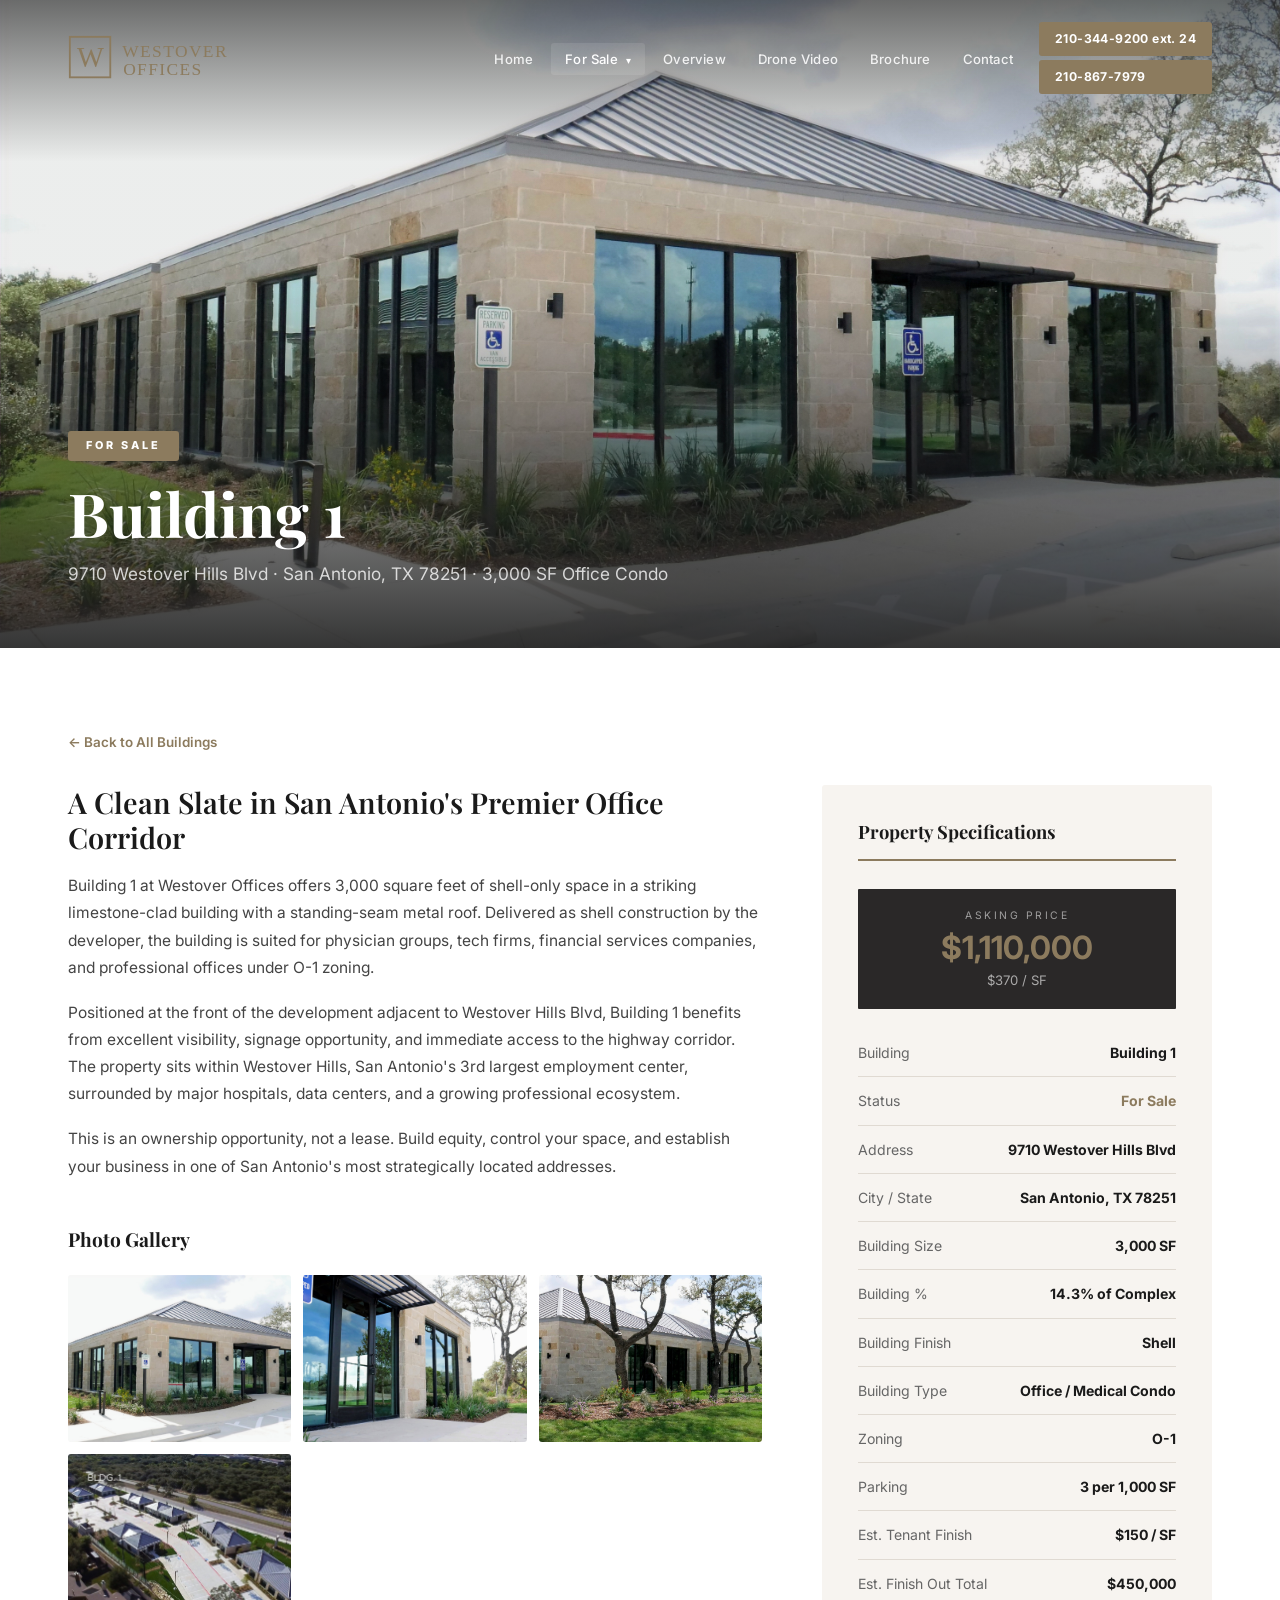
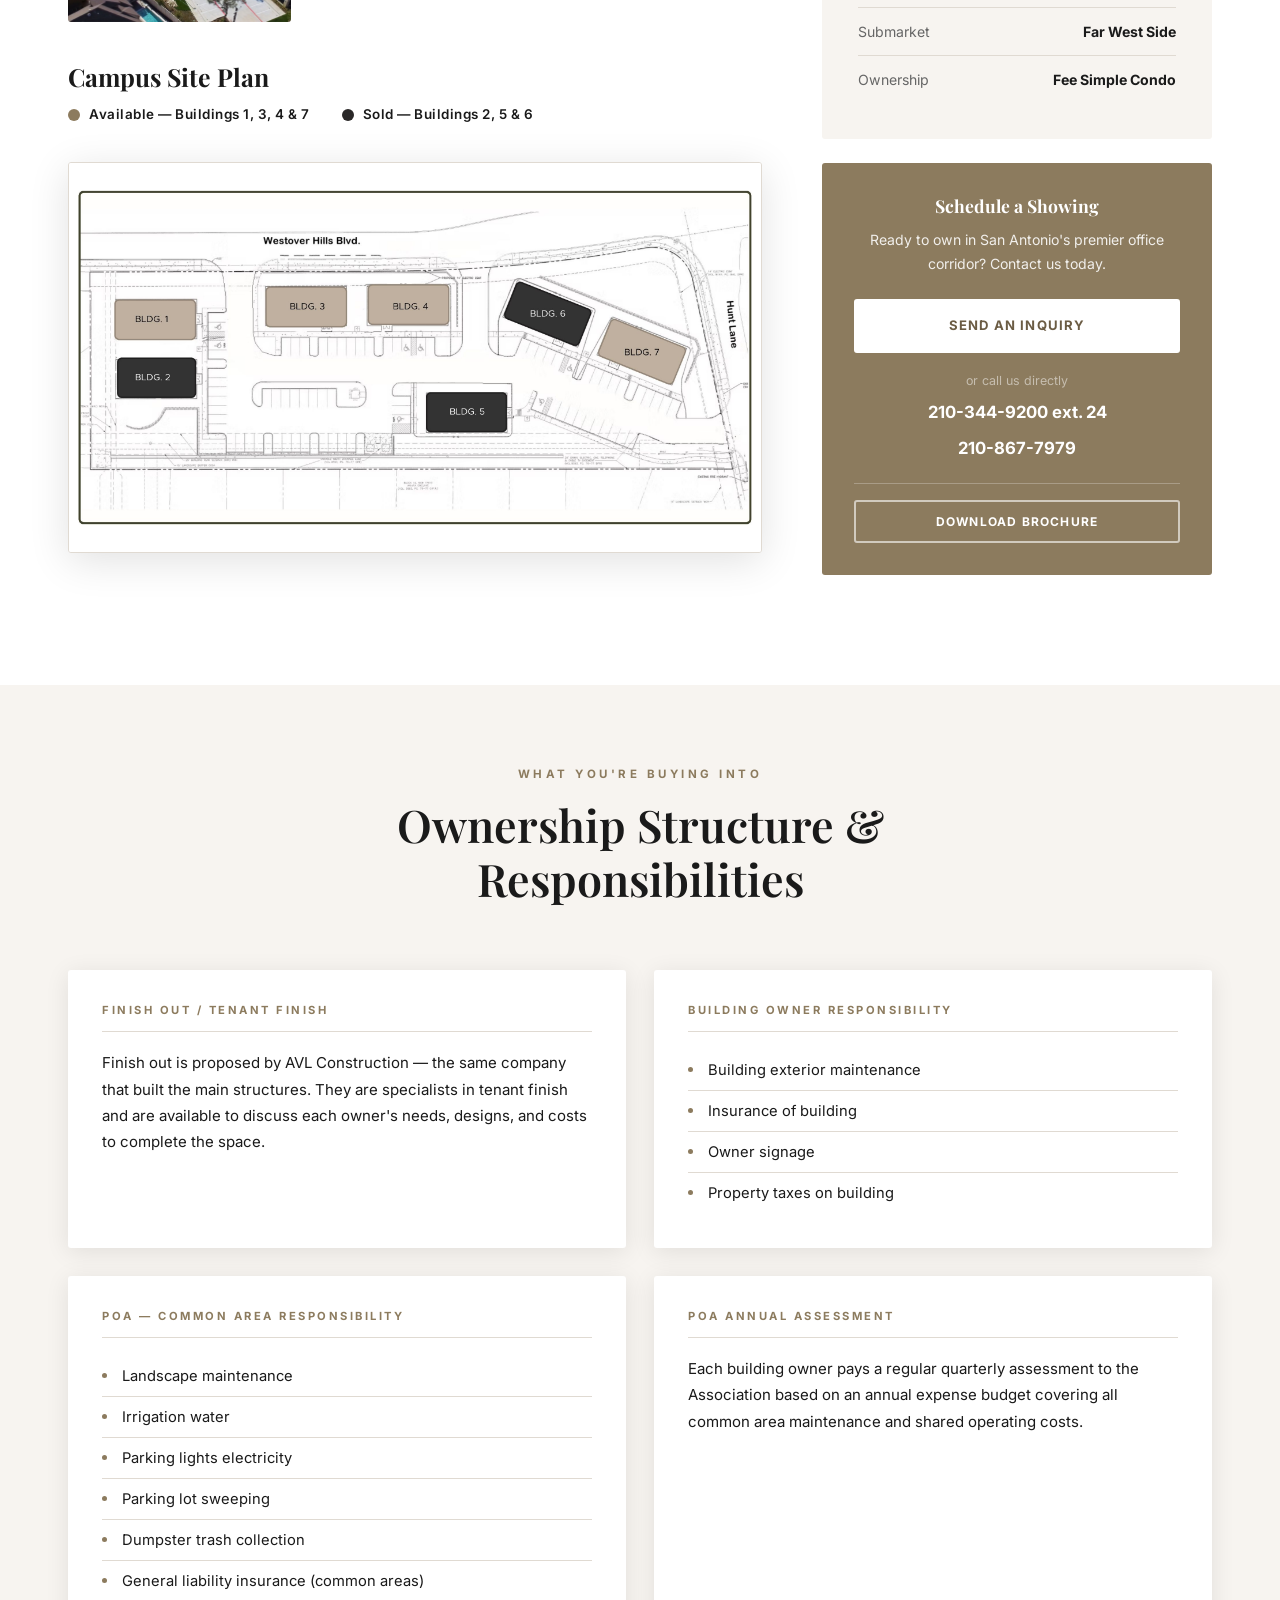
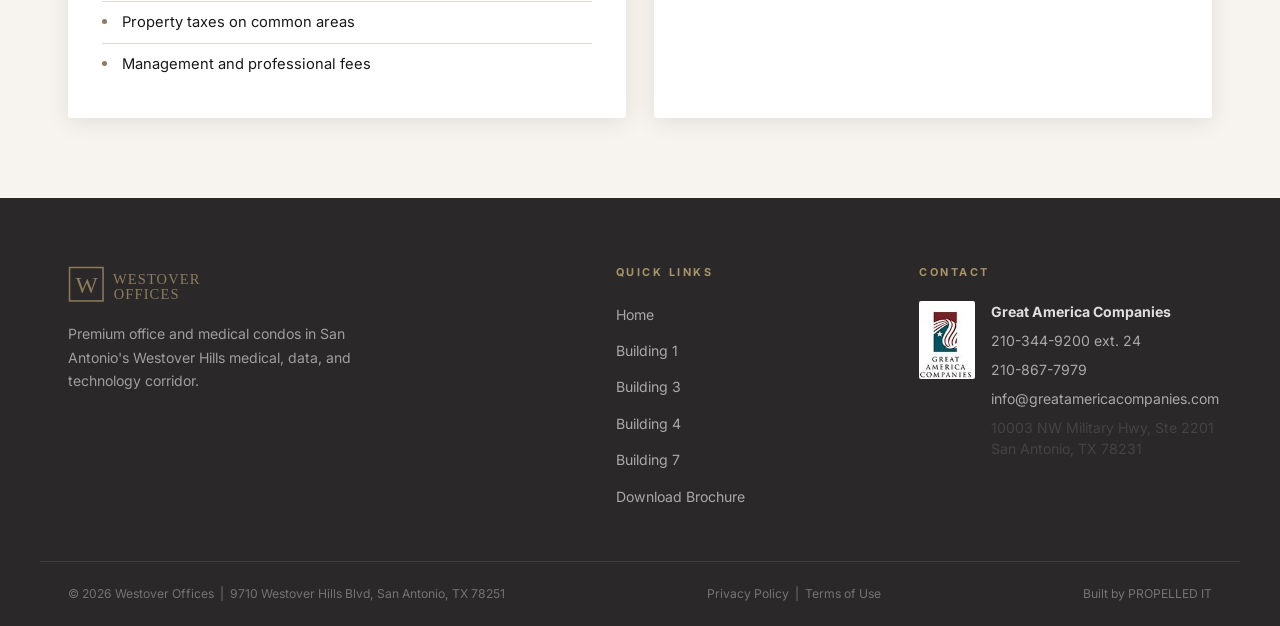
==== building-1.html @ ea9a3962 "Initial commit — Westover Offices 2026 website Co-Authored-By: Claude Sonnet 4.6 <noreply@anthropic." ====
﻿<!DOCTYPE html>
<html lang="en">
<head>
  <meta charset="UTF-8">
  <meta name="viewport" content="width=device-width, initial-scale=1.0">
  <title>Building 1 For Sale | Westover Offices | Office Condo San Antonio TX</title>
  <meta name="description" content="Building 1 at Westover Offices &mdash; 3,000 SF shell-finish office condo for sale in San Antonio's Westover Hills medical and technology corridor. O-1 zoning, 3/1,000 parking. Call 210-344-9200.">
  <meta name="keywords" content="Building 1 Westover Offices for sale, office condo San Antonio Westover Hills, 3000 sf office space for sale San Antonio, O-1 zoning medical office San Antonio">
  <meta property="og:title"       content="Building 1 For Sale | Westover Offices San Antonio">
  <meta property="og:description" content="3,000 SF shell-finish office condo at 9710 Westover Hills Blvd, San Antonio TX. O-1 zoning. Call 210-344-9200.">
  <meta property="og:image"       content="Westover Offices Website Assets/Website Images/BLDG 1 FRONT.jpg">
  <link rel="canonical" href="https://westoveroffices.com/building-1.html">

  <script type="application/ld+json">
  {
    "@context": "https://schema.org",
    "@type": "RealEstateListing",
    "name": "Westover Offices &mdash; Building 1 For Sale",
    "description": "3,000 SF shell-finish office/medical condo for sale in Westover Hills, San Antonio.",
    "url": "https://westoveroffices.com/building-1.html",
    "image": "https://westoveroffices.com/Westover Offices Website Assets/Website Images/BLDG 1 FRONT.jpg",
    "address": {
      "@type": "PostalAddress",
      "streetAddress": "9710 Westover Hills Blvd, Building 1",
      "addressLocality": "San Antonio",
      "addressRegion": "TX",
      "postalCode": "78251",
      "addressCountry": "US"
    }
  }
  </script>

  <link rel="icon" href="favicon.svg" type="image/svg+xml">
  <link rel="preconnect" href="https://fonts.googleapis.com">
  <link rel="preconnect" href="https://fonts.gstatic.com" crossorigin>
  <link href="https://fonts.googleapis.com/css2?family=Playfair+Display:wght@400;600;700&family=Inter:wght@300;400;500;600;700&display=swap" rel="stylesheet">
  <link rel="stylesheet" href="css/styles.css">
</head>
<body class="building-page">

  <nav class="navbar" id="navbar" aria-label="Main navigation">
    <div class="container nav-wrap">
      <a href="index.html" class="nav-logo" aria-label="Westover Offices Home">
        <img src="logo.svg" alt="Westover Offices" width="180" height="46">
      </a>
      <button class="nav-toggle" id="navToggle" aria-label="Toggle navigation">
        <span></span><span></span><span></span>
      </button>
      <ul class="nav-menu" id="navMenu">
        <li><a href="index.html" class="nav-link">Home</a></li>
        <li class="has-dropdown">
          <a href="index.html#buildings" class="nav-link active">For Sale <span class="dropdown-arrow">&#9662;</span></a>
          <ul class="dropdown">
            <li><a href="building-1.html">Building 1</a></li>
            <li><a href="building-3.html">Building 3</a></li>
            <li><a href="building-4.html">Building 4</a></li>
            <li><a href="building-7.html">Building 7</a></li>
          </ul>
        </li>

        <li><a href="index.html#overview" class="nav-link">Overview</a></li>
        <li><a href="index.html#video"    class="nav-link">Drone Video</a></li>
        <li><a href="Westover Offices Website Assets/Westover Offices Brochure 2026-1.pdf" class="nav-link" target="_blank" rel="noopener">Brochure</a></li>
        <li><a href="index.html#contact"  class="nav-link">Contact</a></li>
        <li class="nav-phone-group">
          <a href="tel:2103449200" class="nav-phone">210-344-9200 ext. 24</a>
          <a href="tel:2108677979" class="nav-phone">210-867-7979</a>
        </li>
      </ul>
    </div>
  </nav>

  <!-- HERO -->
  <header class="bldg-hero" aria-label="Building 1 hero">
    <img src="Westover Offices Website Assets/Website Images/BLDG 1 EXTERIOR.jpg"
         class="bldg-hero-img" alt="Building 1 exterior at Westover Offices, San Antonio TX"
         width="1600" height="900">
    <div class="bldg-hero-overlay" aria-hidden="true"></div>
    <div class="bldg-hero-content">
      <span class="bldg-status status-for-sale">For Sale</span>
      <h1>Building 1</h1>
      <p class="bldg-sub">9710 Westover Hills Blvd &middot; San Antonio, TX 78251 &middot; 3,000 SF Office Condo</p>
    </div>
  </header>

  <!-- DETAIL -->
  <section class="bldg-detail" aria-label="Building 1 detail">
    <div class="container">
      <a href="index.html#buildings" class="back-link">&#8592; Back to All Buildings</a>
      <div class="bldg-detail-grid">

        <!-- Main content -->
        <div class="bldg-desc">
          <h2>A Clean Slate in San Antonio's Premier Office Corridor</h2>
          <p>
            Building 1 at Westover Offices offers 3,000 square feet of shell-only space in a
            striking limestone-clad building with a standing-seam metal roof. Delivered as shell
            construction by the developer, the building is suited for physician groups, tech firms,
            financial services companies, and professional offices under O-1 zoning.
          </p>
          <p>
            Positioned at the front of the development adjacent to Westover Hills Blvd, Building 1
            benefits from excellent visibility, signage opportunity, and immediate access to the
            highway corridor. The property sits within Westover Hills, San Antonio's 3rd largest
            employment center, surrounded by major hospitals, data centers, and a growing
            professional ecosystem.
          </p>
          <p>
            This is an ownership opportunity, not a lease. Build equity, control your space, and
            establish your business in one of San Antonio's most strategically located addresses.
          </p>

          <!-- Photo Gallery -->
          <div class="gallery" aria-label="Building 1 photo gallery">
            <h3>Photo Gallery</h3>
            <div class="gallery-grid">
              <div class="gal-img">
                <img src="Westover Offices Website Assets/Website Images/BLDG 1 EXTERIOR.jpg"
                     alt="Building 1 exterior &mdash; limestone facade and metal roof" loading="lazy">
              </div>
              <div class="gal-img">
                <img src="Westover Offices Website Assets/Website Images/BLDG 1 FRONT.jpg"
                     alt="Building 1 front entrance with floor-to-ceiling glass" loading="lazy">
              </div>
              <div class="gal-img">
                <img src="Westover Offices Website Assets/Website Images/BLDG 1 SIDE VIEW.jpg"
                     alt="Building 1 side view" loading="lazy">
              </div>
              <div class="gal-img">
                <img src="Westover Offices Website Assets/Building Site Image/Building images/BLDG. 1/BLDG 1.jpg"
                     alt="Building 1 aerial view — campus context" loading="lazy">
              </div>
            </div>
          </div>

          <div style="margin-top:40px;">
            <h3>Campus Site Plan</h3>
            <div class="site-plan-legend" style="justify-content:flex-start; margin:12px 0 16px;">
              <span class="sp-legend-item sp-available"><span class="sp-dot"></span> Available &mdash; Buildings 1, 3, 4 &amp; 7</span>
              <span class="sp-legend-item sp-sold"><span class="sp-dot"></span> Sold &mdash; Buildings 2, 5 &amp; 6</span>
            </div>
            <div class="site-plan-img-wrap">
              <img src="Westover Offices Website Assets/Building Site Image/Building images/BLDG. 1/Site Plan Image.jpg"
                   alt="Westover Offices campus site plan — available buildings in gold, sold in dark"
                   loading="lazy">
            </div>
          </div>
        </div>

        <!-- Sidebar -->
        <aside class="bldg-sidebar" aria-label="Building 1 specs and contact">
          <div class="spec-box">
            <h3>Property Specifications</h3>
            <div class="spec-price-highlight">
              <span class="spec-ph-label">Asking Price</span>
              <span class="spec-ph-price">$1,110,000</span>
              <span class="spec-ph-psf">$370 / SF</span>
            </div>
            <div class="spec-row"><span class="spec-key">Building</span><span class="spec-val">Building 1</span></div>
            <div class="spec-row"><span class="spec-key">Status</span><span class="spec-val" style="color:var(--gold)">For Sale</span></div>
            <div class="spec-row"><span class="spec-key">Address</span><span class="spec-val">9710 Westover Hills Blvd</span></div>
            <div class="spec-row"><span class="spec-key">City / State</span><span class="spec-val">San Antonio, TX 78251</span></div>
            <div class="spec-row"><span class="spec-key">Building Size</span><span class="spec-val">3,000 SF</span></div>
            <div class="spec-row"><span class="spec-key">Building %</span><span class="spec-val">14.3% of Complex</span></div>
            <div class="spec-row"><span class="spec-key">Building Finish</span><span class="spec-val">Shell</span></div>
            <div class="spec-row"><span class="spec-key">Building Type</span><span class="spec-val">Office / Medical Condo</span></div>
            <div class="spec-row"><span class="spec-key">Zoning</span><span class="spec-val">O-1</span></div>
            <div class="spec-row"><span class="spec-key">Parking</span><span class="spec-val">3 per 1,000 SF</span></div>
            <div class="spec-row"><span class="spec-key">Est. Tenant Finish</span><span class="spec-val">$150 / SF</span></div>
            <div class="spec-row"><span class="spec-key">Est. Finish Out Total</span><span class="spec-val">$450,000</span></div>
            <div class="spec-row"><span class="spec-key">Submarket</span><span class="spec-val">Far West Side</span></div>
            <div class="spec-row"><span class="spec-key">Ownership</span><span class="spec-val">Fee Simple Condo</span></div>
          </div>
          <div class="cta-box">
            <h3>Schedule a Showing</h3>
            <p>Ready to own in San Antonio's premier office corridor? Contact us today.</p>
            <a href="index.html#contact" class="btn btn-primary">Send an Inquiry</a>
            <div class="cta-divider">or call us directly</div>
            <a href="tel:2103449200" class="cta-phone">210-344-9200 ext. 24</a>
            <a href="tel:2108677979" class="cta-phone">210-867-7979</a>
            <div style="margin-top:20px; padding-top:16px; border-top:1px solid rgba(255,255,255,0.25)">
              <a href="Westover Offices Website Assets/Westover Offices Brochure 2026-1.pdf"
                 class="btn btn-outline btn-sm" target="_blank" rel="noopener"
                 style="width:100%; border-color:rgba(255,255,255,0.6)">
                Download Brochure
              </a>
            </div>
          </div>
        </aside>

      </div>
    </div>
  </section>

  <!-- ══ OWNERSHIP DETAILS ══ -->
  <section class="ownership-section" aria-label="Ownership details">
    <div class="container">
      <div class="section-header">
        <span class="eyebrow">What You're Buying Into</span>
        <h2>Ownership Structure &amp; Responsibilities</h2>
      </div>
      <div class="ownership-grid">
        <div class="own-card">
          <h3>Finish Out / Tenant Finish</h3>
          <p>Finish out is proposed by AVL Construction — the same company that built the main structures. They are specialists in tenant finish and are available to discuss each owner's needs, designs, and costs to complete the space.</p>
        </div>
        <div class="own-card">
          <h3>Building Owner Responsibility</h3>
          <ul>
            <li>Building exterior maintenance</li>
            <li>Insurance of building</li>
            <li>Owner signage</li>
            <li>Property taxes on building</li>
          </ul>
        </div>
        <div class="own-card">
          <h3>POA &mdash; Common Area Responsibility</h3>
          <ul>
            <li>Landscape maintenance</li>
            <li>Irrigation water</li>
            <li>Parking lights electricity</li>
            <li>Parking lot sweeping</li>
            <li>Dumpster trash collection</li>
            <li>General liability insurance (common areas)</li>
            <li>Property taxes on common areas</li>
            <li>Management and professional fees</li>
          </ul>
        </div>
        <div class="own-card">
          <h3>POA Annual Assessment</h3>
          <p>Each building owner pays a regular quarterly assessment to the Association based on an annual expense budget covering all common area maintenance and shared operating costs.</p>
        </div>
      </div>
    </div>
  </section>

  <footer class="footer" aria-label="Site footer">
    <div class="container footer-grid">
      <div class="footer-brand">
        <img src="logo.svg" alt="Westover Offices" class="footer-logo" width="160" height="38">
        <p>Premium office and medical condos in San Antonio's Westover Hills medical, data, and technology corridor.</p>
      </div>
      <nav class="footer-nav" aria-label="Footer navigation">
        <h4>Quick Links</h4>
        <ul>
          <li><a href="index.html">Home</a></li>
          <li><a href="building-1.html">Building 1</a></li>
          <li><a href="building-3.html">Building 3</a></li>
          <li><a href="building-4.html">Building 4</a></li>
          <li><a href="building-7.html">Building 7</a></li>
          <li><a href="Westover Offices Website Assets/Westover Offices Brochure 2026-1.pdf" target="_blank" rel="noopener">Download Brochure</a></li>
        </ul>
      </nav>
      <div class="footer-contact-col">
        <h4>Contact</h4>
        <div class="footer-agent">
          <img src="Westover Offices Website Assets/GAC-logo.jpg"
               alt="Great America Companies" class="agent-logo">
          <div>
            <p><strong style="color:rgba(255,255,255,0.85)"><a href="https://greatamericacompanies.com" target="_blank" rel="noopener" style="color:rgba(255,255,255,0.85)">Great America Companies</a></strong></p>
            <p><a href="tel:2103449200">210-344-9200 ext. 24</a></p>
            <p><a href="tel:2108677979">210-867-7979</a></p>
            <p><a href="mailto:info@greatamericacompanies.com">info@greatamericacompanies.com</a></p>
            <p style="margin-top:8px">10003 NW Military Hwy, Ste 2201<br>San Antonio, TX 78231</p>
          </div>
        </div>
      </div>
    </div>
    <div class="footer-bottom">
      <div class="container footer-bottom-inner">
        <p>&copy; 2026 Westover Offices &nbsp;|&nbsp; 9710 Westover Hills Blvd, San Antonio, TX 78251</p>
        <p class="legal-links"><a href="privacy.html">Privacy Policy</a> &nbsp;|&nbsp; <a href="terms.html">Terms of Use</a></p>
        <p class="site-by">Built by <a href="https://propelledit.com" target="_blank" rel="noopener">PROPELLED IT</a></p>
      </div>
    </div>
  </footer>

  <script src="js/main.js"></script>
</body>
</html>
---- css/styles.css ----
/* ============================================================
   WESTOVER OFFICES — Main Stylesheet
   Brand: #8C7B5E warm gold | #2A2828 charcoal | #F7F4F0 cream
   ============================================================ */

*, *::before, *::after { box-sizing: border-box; margin: 0; padding: 0; }
html { scroll-behavior: smooth; }
body {
  font-family: 'Inter', -apple-system, BlinkMacSystemFont, 'Segoe UI', sans-serif;
  font-size: 16px;
  line-height: 1.65;
  color: #1A1A1A;
  background: #fff;
}
img { max-width: 100%; display: block; }
a { color: inherit; text-decoration: none; }
ul { list-style: none; }

:root {
  --gold:       #8C7B5E;
  --gold-light: #A8946A;
  --gold-dark:  #6B5C44;
  --charcoal:   #2A2828;
  --dark:       #1A1A1A;
  --cream:      #F7F4F0;
  --white:      #FFFFFF;
  --muted:      #666;
  --border:     #E0DAD2;
  --radius:     3px;
  --shadow:     0 4px 24px rgba(0,0,0,0.09);
  --shadow-lg:  0 12px 40px rgba(0,0,0,0.16);
}

/* ── TYPOGRAPHY ── */
h1, h2, h3, h4 {
  font-family: 'Playfair Display', Georgia, 'Times New Roman', serif;
  line-height: 1.2;
  color: var(--dark);
}
h1 { font-size: clamp(2.2rem, 5vw, 3.8rem); font-weight: 700; }
h2 { font-size: clamp(1.8rem, 3.5vw, 2.8rem); font-weight: 600; }
h3 { font-size: clamp(1.15rem, 2vw, 1.55rem); }
p  { color: #444; margin-bottom: 1rem; }

/* ── CONTAINER ── */
.container { max-width: 1200px; margin: 0 auto; padding: 0 28px; }

/* ── BUTTONS ── */
.btn {
  display: inline-flex;
  align-items: center;
  justify-content: center;
  gap: 8px;
  padding: 14px 32px;
  border-radius: var(--radius);
  font-family: 'Inter', sans-serif;
  font-size: 0.82rem;
  font-weight: 700;
  letter-spacing: 1.2px;
  text-transform: uppercase;
  cursor: pointer;
  transition: all 0.25s ease;
  border: 2px solid transparent;
  white-space: nowrap;
}
.btn-primary {
  background: var(--gold);
  color: var(--white);
  border-color: var(--gold);
}
.btn-primary:hover {
  background: var(--gold-dark);
  border-color: var(--gold-dark);
  transform: translateY(-2px);
  box-shadow: var(--shadow);
}
.btn-outline {
  background: transparent;
  color: var(--white);
  border-color: rgba(255,255,255,0.75);
}
.btn-outline:hover {
  background: var(--white);
  color: var(--dark);
  border-color: var(--white);
  transform: translateY(-2px);
}
.btn-dark {
  background: var(--charcoal);
  color: var(--white);
  border-color: var(--charcoal);
}
.btn-dark:hover { background: #000; border-color: #000; transform: translateY(-2px); }
.btn-sm  { padding: 10px 22px; font-size: 0.75rem; }
.btn-lg  { padding: 18px 44px; font-size: 0.9rem; }
.btn-full { width: 100%; }

/* ── LABELS ── */
.eyebrow {
  display: block;
  font-size: 0.72rem;
  font-weight: 700;
  letter-spacing: 3.5px;
  text-transform: uppercase;
  color: var(--gold);
  margin-bottom: 14px;
}
.eyebrow.light { color: var(--gold-light); }
.section-header { text-align: center; max-width: 700px; margin: 0 auto 64px; }
.video-section .section-header { max-width: 860px; }
.section-header h2 { margin-bottom: 16px; }
.section-sub { color: var(--muted); font-size: 1.05rem; line-height: 1.7; }

/* ── NAVBAR ── */
.navbar {
  position: fixed;
  top: 0; left: 0; right: 0;
  z-index: 1000;
  padding: 22px 0;
  transition: background 0.35s ease, padding 0.35s ease, box-shadow 0.35s ease;
}
.navbar.scrolled {
  background: rgba(26,26,26,0.97);
  backdrop-filter: blur(12px);
  padding: 12px 0;
  box-shadow: 0 2px 24px rgba(0,0,0,0.25);
}
.nav-wrap {
  display: flex;
  align-items: center;
  justify-content: space-between;
  gap: 16px;
}
.nav-logo img {
  height: 46px;
  width: auto;
}
.nav-menu {
  display: flex;
  align-items: center;
  gap: 4px;
}
.nav-link {
  color: rgba(255,255,255,0.88);
  font-size: 0.82rem;
  font-weight: 500;
  padding: 8px 14px;
  border-radius: var(--radius);
  transition: all 0.2s;
  letter-spacing: 0.2px;
}
.nav-link:hover, .nav-link.active { color: var(--white); background: rgba(255,255,255,0.1); }
.nav-phone-group {
  display: flex;
  flex-direction: column;
  gap: 4px;
  margin-left: 8px;
}
.nav-phone {
  display: block;
  background: var(--gold);
  color: var(--white);
  padding: 7px 16px;
  border-radius: var(--radius);
  font-size: 0.76rem;
  font-weight: 700;
  letter-spacing: 0.4px;
  transition: all 0.2s;
  white-space: nowrap;
}
.nav-phone:hover { background: var(--gold-dark); }

/* Dropdown */
.has-dropdown { position: relative; }
.dropdown {
  position: absolute;
  top: calc(100% + 12px);
  left: 0;
  background: var(--charcoal);
  border-radius: var(--radius);
  padding: 8px 0;
  min-width: 170px;
  opacity: 0;
  visibility: hidden;
  transform: translateY(-8px);
  transition: all 0.22s ease;
  box-shadow: var(--shadow-lg);
  border-top: 2px solid var(--gold);
}
.has-dropdown:hover .dropdown {
  opacity: 1;
  visibility: visible;
  transform: translateY(0);
}
.dropdown a {
  display: block;
  padding: 10px 20px;
  color: rgba(255,255,255,0.82);
  font-size: 0.83rem;
  transition: all 0.18s;
}
.dropdown a:hover { color: var(--white); background: rgba(255,255,255,0.07); padding-left: 24px; }
.dropdown-arrow { font-size: 0.65rem; margin-left: 4px; }


/* Mobile toggle */
.nav-toggle {
  display: none;
  flex-direction: column;
  gap: 5px;
  background: none;
  border: none;
  cursor: pointer;
  padding: 6px;
  z-index: 1001;
}
.nav-toggle span {
  display: block;
  width: 24px;
  height: 2px;
  background: var(--white);
  transition: all 0.3s;
  transform-origin: center;
}
.nav-toggle.open span:nth-child(1) { transform: rotate(45deg) translate(5px, 5px); }
.nav-toggle.open span:nth-child(2) { opacity: 0; }
.nav-toggle.open span:nth-child(3) { transform: rotate(-45deg) translate(5px, -5px); }

/* ── HERO ── */
.hero {
  position: relative;
  height: 100vh;
  min-height: 620px;
  display: flex;
  align-items: center;
  justify-content: center;
  overflow: hidden;
  color: var(--white);
  text-align: center;
}
.hero-video {
  position: absolute;
  inset: 0;
  width: 100%;
  height: 100%;
  object-fit: cover;
  z-index: 0;
}
.hero-overlay {
  position: absolute;
  inset: 0;
  background: linear-gradient(160deg, rgba(26,26,26,0.72) 0%, rgba(42,40,40,0.55) 100%);
  z-index: 1;
}
.hero-content {
  position: relative;
  z-index: 2;
  max-width: 860px;
  padding: 0 28px;
}
.hero-address {
  display: inline-block;
  font-size: 0.72rem;
  font-weight: 700;
  letter-spacing: 4px;
  text-transform: uppercase;
  color: var(--gold-light);
  margin-bottom: 24px;
  padding: 8px 20px;
  border: 1px solid rgba(168,148,106,0.4);
  border-radius: var(--radius);
}
.hero h1 {
  color: var(--white);
  margin-bottom: 22px;
  text-shadow: 0 2px 30px rgba(0,0,0,0.35);
}
.hero-sub {
  font-size: 1.1rem;
  color: rgba(255,255,255,0.82);
  max-width: 640px;
  margin: 0 auto 40px;
  line-height: 1.75;
}
.hero-actions { display: flex; gap: 16px; justify-content: center; flex-wrap: wrap; }
.hero-scroll {
  position: absolute;
  bottom: 36px;
  left: 50%;
  transform: translateX(-50%);
  z-index: 2;
  display: flex;
  flex-direction: column;
  align-items: center;
  gap: 10px;
}
.hero-scroll span {
  font-size: 0.62rem;
  letter-spacing: 3px;
  text-transform: uppercase;
  color: rgba(255,255,255,0.55);
}
.scroll-line {
  width: 1px;
  height: 44px;
  background: linear-gradient(to bottom, rgba(255,255,255,0.5), transparent);
  animation: lineDown 2.2s infinite;
}
@keyframes lineDown {
  0%   { opacity: 0; transform: scaleY(0); transform-origin: top; }
  50%  { opacity: 1; transform: scaleY(1); }
  100% { opacity: 0; transform: scaleY(1); }
}

/* ── STATS BAR ── */
.stats-bar { background: var(--charcoal); padding: 36px 0; }
.stats-grid {
  display: grid;
  grid-template-columns: repeat(5, 1fr);
  gap: 0;
  text-align: center;
}
.stat {
  padding: 12px 20px;
  border-right: 1px solid rgba(255,255,255,0.1);
  transition: opacity 0.6s ease, transform 0.6s ease;
}
.stat:last-child { border-right: none; }
.stat-num {
  display: block;
  font-family: 'Playfair Display', serif;
  font-size: 1.9rem;
  font-weight: 700;
  color: var(--gold-light);
  line-height: 1;
  margin-bottom: 8px;
}
.stat-lbl {
  display: block;
  font-size: 0.7rem;
  text-transform: uppercase;
  letter-spacing: 2px;
  color: rgba(255,255,255,0.55);
}

/* ── OVERVIEW ── */
.overview { padding: 110px 0; }
.overview-grid {
  display: grid;
  grid-template-columns: 5fr 7fr;
  gap: 72px;
  align-items: center;
}
.overview-img-wrap {
  position: relative;
  border-radius: var(--radius);
  box-shadow: var(--shadow-lg);
  aspect-ratio: 3 / 4;
}
.overview-img-wrap img {
  width: 100%;
  height: 100%;
  object-fit: cover;
  object-position: right center;
  display: block;
  border-radius: var(--radius);
}
.img-tag {
  position: absolute;
  bottom: -18px;
  right: -18px;
  background: var(--gold);
  color: var(--white);
  padding: 14px 28px;
  font-size: 0.72rem;
  font-weight: 700;
  letter-spacing: 2px;
  text-transform: uppercase;
  border-radius: var(--radius);
}
.overview-text h2 { margin-bottom: 20px; }
.overview-text p { margin-bottom: 18px; }
.feature-list { margin: 28px 0 36px; }
.feature-list li {
  padding: 11px 0 11px 22px;
  border-bottom: 1px solid var(--border);
  font-size: 0.95rem;
  color: #444;
  position: relative;
}
.feature-list li::before {
  content: '';
  position: absolute;
  left: 0;
  top: 50%;
  transform: translateY(-50%);
  width: 10px;
  height: 2px;
  background: var(--gold);
}

/* ── LOCATION ── */
.location {
  position: relative;
  padding: 110px 0;
  overflow: hidden;
  color: var(--white);
}
.location-bg {
  position: absolute;
  inset: 0;
}
.location-bg img {
  width: 100%;
  height: 100%;
  object-fit: cover;
}
.location-overlay {
  position: absolute;
  inset: 0;
  background: linear-gradient(140deg, rgba(26,26,26,0.94) 0%, rgba(42,40,40,0.9) 100%);
  z-index: 1;
}
.location-inner {
  position: relative;
  z-index: 2;
  text-align: center;
}
.location-inner h2 {
  color: var(--white);
  max-width: 720px;
  margin: 0 auto 18px;
}
.location-lead {
  max-width: 820px;
  margin: 0 auto 64px;
  color: rgba(255,255,255,0.78);
  font-size: 1.05rem;
  line-height: 1.75;
}
.loc-grid {
  display: grid;
  grid-template-columns: repeat(3, 1fr);
  gap: 28px;
  text-align: left;
}
.loc-card {
  background: rgba(255,255,255,0.06);
  border: 1px solid rgba(255,255,255,0.1);
  border-top: 3px solid var(--gold);
  padding: 36px 30px;
  border-radius: var(--radius);
  transition: all 0.3s;
}
.loc-card:hover { background: rgba(255,255,255,0.1); transform: translateY(-5px); }
.loc-icon { margin-bottom: 20px; display: block; line-height: 0; }
.loc-card h3 { color: var(--white); font-size: 1.1rem; margin-bottom: 18px; }
.loc-card ul li {
  color: rgba(255,255,255,0.72);
  font-size: 0.88rem;
  padding: 7px 0 7px 16px;
  border-bottom: 1px solid rgba(255,255,255,0.07);
  position: relative;
}
.loc-card ul li::before {
  content: '';
  position: absolute;
  left: 0;
  top: 50%;
  transform: translateY(-50%);
  width: 7px;
  height: 1px;
  background: var(--gold-light);
}

/* ── BUILDINGS SECTION ── */
.buildings { padding: 110px 0; background: var(--cream); }
.bldg-grid {
  display: grid;
  grid-template-columns: repeat(4, 1fr);
  gap: 24px;
  margin-bottom: 80px;
}
.bldg-card {
  background: var(--white);
  border-radius: var(--radius);
  overflow: hidden;
  box-shadow: var(--shadow);
  transition: all 0.32s ease;
}
.bldg-card:hover { transform: translateY(-9px); box-shadow: var(--shadow-lg); }
.bldg-thumb {
  position: relative;
  overflow: hidden;
  aspect-ratio: 4/3;
}
.bldg-thumb img {
  width: 100%;
  height: 100%;
  object-fit: cover;
  transition: transform 0.5s ease;
}
.bldg-card:hover .bldg-thumb img { transform: scale(1.06); }
.badge {
  position: absolute;
  top: 16px;
  left: 16px;
  padding: 6px 14px;
  font-size: 0.68rem;
  font-weight: 800;
  letter-spacing: 2.5px;
  text-transform: uppercase;
  border-radius: var(--radius);
}
.badge-sale { background: var(--gold); color: var(--white); }
.badge-sold { background: var(--charcoal); color: var(--white); }
.bldg-info { padding: 24px; }
.bldg-info h3 { margin-bottom: 6px; font-size: 1.25rem; }
.bldg-info p { font-size: 0.84rem; color: var(--muted); margin-bottom: 20px; white-space: nowrap; }

/* Sold proof */
.sold-proof { text-align: center; padding-top: 20px; }
.sold-proof h3 { font-size: 1.45rem; margin-bottom: 12px; }
.sold-proof > p { max-width: 580px; margin: 0 auto 40px; color: var(--muted); }
.sold-grid {
  display: grid;
  grid-template-columns: repeat(3, 1fr);
  gap: 20px;
  max-width: 780px;
  margin: 0 auto;
}
.sold-item { position: relative; border-radius: var(--radius); overflow: hidden; }
.sold-item img {
  width: 100%;
  aspect-ratio: 4/3;
  object-fit: cover;
  filter: grayscale(55%);
  display: block;
}
.sold-cap {
  position: absolute;
  inset: 0;
  background: rgba(26,26,26,0.58);
  display: flex;
  align-items: center;
  justify-content: center;
}
.sold-cap span {
  font-family: 'Playfair Display', serif;
  font-size: 1.5rem;
  font-weight: 700;
  color: var(--white);
  letter-spacing: 5px;
}
.sold-item p {
  text-align: center;
  margin-top: 10px;
  font-size: 0.84rem;
  color: var(--muted);
  font-weight: 600;
}

/* ── VIDEO ── */
.video-section { padding: 110px 0; }
.video-wrap {
  border-radius: 4px;
  overflow: hidden;
  box-shadow: 0 24px 64px rgba(0,0,0,0.22);
}
.video-wrap video { width: 100%; display: block; max-height: 580px; object-fit: cover; }
.video-wrap iframe { width: 100%; aspect-ratio: 16 / 9; display: block; border: none; }

/* ── BROCHURE CTA ── */
.brochure-cta { background: var(--gold); padding: 68px 0; }
.brochure-inner {
  display: flex;
  align-items: center;
  justify-content: space-between;
  gap: 48px;
}
.brochure-inner h2 { color: var(--white); font-size: 2rem; margin-bottom: 8px; }
.brochure-inner p  { color: rgba(255,255,255,0.85); margin: 0; font-size: 1rem; }
.brochure-cta .btn-primary {
  background: var(--white);
  color: var(--gold-dark);
  border-color: var(--white);
  flex-shrink: 0;
}
.brochure-cta .btn-primary:hover { background: var(--cream); border-color: var(--cream); }

/* ── CONTACT ── */
.contact { padding: 110px 0; background: var(--cream); }
.contact-grid {
  display: grid;
  grid-template-columns: 1fr 1fr;
  gap: 80px;
  align-items: start;
}
.contact-info h2 { margin-bottom: 16px; }
.contact-info > p { color: var(--muted); margin-bottom: 44px; font-size: 1.02rem; }
.contact-details { display: flex; flex-direction: column; gap: 28px; }
.contact-item { display: flex; flex-direction: column; gap: 5px; }
.contact-item strong {
  font-size: 0.68rem;
  text-transform: uppercase;
  letter-spacing: 2.5px;
  color: var(--gold);
}
.contact-item a, .contact-item span { font-size: 0.95rem; color: #3A3A3A; }
.contact-item a:hover { color: var(--gold); }
.contact-form-box {
  background: var(--white);
  padding: 44px;
  border-radius: var(--radius);
  box-shadow: var(--shadow);
}
.contact-form-box h3 { margin-bottom: 30px; font-size: 1.35rem; }
.form-row { display: grid; grid-template-columns: 1fr 1fr; gap: 18px; }
.form-group { margin-bottom: 20px; }
.form-group label {
  display: block;
  font-size: 0.72rem;
  font-weight: 700;
  letter-spacing: 1px;
  text-transform: uppercase;
  color: var(--dark);
  margin-bottom: 8px;
}
.form-group input,
.form-group textarea,
.form-group select {
  width: 100%;
  padding: 13px 16px;
  border: 1.5px solid var(--border);
  border-radius: var(--radius);
  font-size: 0.94rem;
  font-family: 'Inter', sans-serif;
  color: var(--dark);
  background: var(--white);
  transition: border-color 0.2s;
  appearance: none;
}
.form-group input:focus,
.form-group textarea:focus,
.form-group select:focus {
  outline: none;
  border-color: var(--gold);
}
.form-group textarea { resize: vertical; min-height: 120px; }
.form-note { font-size: 0.76rem; color: var(--muted); margin-top: 14px; text-align: center; }

/* ── FOOTER ── */
.footer { background: var(--charcoal); color: rgba(255,255,255,0.75); padding: 68px 0 0; }
.footer-grid {
  display: grid;
  grid-template-columns: 2fr 1fr 1.2fr;
  gap: 60px;
  padding-bottom: 52px;
  border-bottom: 1px solid rgba(255,255,255,0.1);
}
.footer-logo { height: 38px; width: auto; margin-bottom: 18px; }
.footer-brand p { font-size: 0.88rem; color: rgba(255,255,255,0.55); line-height: 1.7; max-width: 300px; }
.footer h4 {
  font-family: 'Inter', sans-serif;
  font-size: 0.68rem;
  font-weight: 700;
  letter-spacing: 2.5px;
  text-transform: uppercase;
  color: var(--gold-light);
  margin-bottom: 22px;
}
.footer-nav ul { display: flex; flex-direction: column; gap: 10px; }
.footer-nav a { font-size: 0.88rem; color: rgba(255,255,255,0.6); transition: color 0.2s; }
.footer-nav a:hover { color: var(--gold-light); }
.footer-contact-col p { font-size: 0.88rem; margin-bottom: 8px; line-height: 1.5; }
.footer-contact-col a { color: rgba(255,255,255,0.6); transition: color 0.2s; }
.footer-contact-col a:hover { color: var(--gold-light); }
.footer-agent { display: flex; gap: 16px; align-items: flex-start; }
.agent-logo { width: 56px; flex-shrink: 0; border-radius: 2px; display: block; }
.footer-bottom {
  padding: 22px 0;
}
.footer-bottom-inner {
  display: flex;
  align-items: center;
  justify-content: space-between;
  gap: 16px;
  flex-wrap: wrap;
}
.footer-bottom p { font-size: 0.76rem; color: rgba(255,255,255,0.35); margin: 0; }
.legal-links a {
  color: rgba(255,255,255,0.35);
  font-size: 0.76rem;
  transition: color 0.2s;
}
.legal-links a:hover { color: var(--gold-light); }
.site-by { font-size: 0.76rem; color: rgba(255,255,255,0.35); white-space: nowrap; }
.site-by a { color: rgba(255,255,255,0.35); transition: color 0.2s; }
.site-by a:hover { color: var(--gold-light); }

/* ── BUILDING DETAIL PAGE ── */
.bldg-hero {
  position: relative;
  height: 72vh;
  min-height: 480px;
  display: flex;
  align-items: flex-end;
  overflow: hidden;
}
.bldg-hero-img {
  position: absolute;
  inset: 0;
  width: 100%;
  height: 100%;
  object-fit: cover;
}
.bldg-hero-overlay {
  position: absolute;
  inset: 0;
  background:
    linear-gradient(to bottom, rgba(0,0,0,0.55) 0%, transparent 25%),
    linear-gradient(to top,    rgba(26,26,26,0.88) 0%, rgba(26,26,26,0.05) 55%);
}
.bldg-hero-content {
  position: relative;
  z-index: 2;
  width: 100%;
  max-width: 1200px;
  margin: 0 auto;
  padding: 0 28px 60px;
  color: var(--white);
}
.bldg-status {
  display: inline-block;
  padding: 6px 18px;
  font-size: 0.68rem;
  font-weight: 800;
  letter-spacing: 3px;
  text-transform: uppercase;
  margin-bottom: 16px;
  border-radius: var(--radius);
}
.status-for-sale { background: var(--gold); color: var(--white); }
.status-sold { background: var(--charcoal); color: var(--white); border: 1px solid rgba(255,255,255,0.2); }
.bldg-hero-content h1 { color: var(--white); margin-bottom: 10px; }
.bldg-hero-content .bldg-sub { color: rgba(255,255,255,0.78); font-size: 1.08rem; margin: 0; }

/* Detail layout */
.bldg-detail { padding: 80px 0 110px; }
.bldg-detail-grid {
  display: grid;
  grid-template-columns: 1fr 390px;
  gap: 60px;
  align-items: start;
}
.bldg-desc h2 { font-size: 1.8rem; margin-bottom: 18px; }
.bldg-desc p  { margin-bottom: 18px; font-size: 0.97rem; line-height: 1.75; }

/* Photo gallery */
.gallery { margin-top: 48px; }
.gallery h3 { font-size: 1.2rem; margin-bottom: 24px; }
.gallery-grid {
  display: grid;
  grid-template-columns: repeat(3, 1fr);
  gap: 12px;
}
.gal-img {
  aspect-ratio: 4/3;
  overflow: hidden;
  border-radius: var(--radius);
  cursor: zoom-in;
}
.gal-img img {
  width: 100%;
  height: 100%;
  object-fit: cover;
  transition: transform 0.42s ease;
}
.gal-img:hover img { transform: scale(1.07); }

/* Sidebar */
.bldg-sidebar { position: sticky; top: 100px; }
.spec-box {
  background: var(--cream);
  padding: 36px;
  border-radius: var(--radius);
  margin-bottom: 24px;
}
.spec-box h3 { font-size: 1.15rem; margin-bottom: 28px; padding-bottom: 16px; border-bottom: 2px solid var(--gold); }
.spec-row {
  display: flex;
  justify-content: space-between;
  align-items: baseline;
  padding: 12px 0;
  border-bottom: 1px solid var(--border);
  font-size: 0.88rem;
  gap: 12px;
}
.spec-row:last-child { border-bottom: none; }
.spec-key { color: var(--muted); }
.spec-val { font-weight: 700; color: var(--dark); text-align: right; }
.cta-box {
  background: var(--gold);
  padding: 32px;
  border-radius: var(--radius);
  text-align: center;
}
.cta-box h3 { color: var(--white); font-size: 1.1rem; margin-bottom: 12px; }
.cta-box p { color: rgba(255,255,255,0.88); font-size: 0.88rem; margin-bottom: 24px; }
.cta-box .btn-primary {
  background: var(--white);
  color: var(--gold-dark);
  border-color: var(--white);
  width: 100%;
  margin-bottom: 12px;
}
.cta-box .btn-primary:hover { background: var(--cream); }
.cta-phone {
  display: block;
  color: var(--white);
  font-size: 1.05rem;
  font-weight: 700;
  margin: 8px 0 0;
  transition: opacity 0.2s;
}
.cta-phone:hover { opacity: 0.85; }
.cta-divider {
  color: rgba(255,255,255,0.5);
  font-size: 0.78rem;
  margin: 6px 0;
}
.back-link {
  display: inline-flex;
  align-items: center;
  gap: 8px;
  color: var(--gold);
  font-size: 0.84rem;
  font-weight: 600;
  margin-bottom: 32px;
  transition: gap 0.2s;
}
.back-link:hover { gap: 12px; }

/* Lightbox */
.lightbox {
  position: fixed;
  inset: 0;
  background: rgba(0,0,0,0.93);
  z-index: 9999;
  display: flex;
  align-items: center;
  justify-content: center;
  opacity: 0;
  visibility: hidden;
  transition: all 0.28s;
}
.lightbox.open { opacity: 1; visibility: visible; }
.lightbox img { max-width: 90vw; max-height: 87vh; object-fit: contain; border-radius: var(--radius); }
.lb-close {
  position: absolute;
  top: 20px;
  right: 24px;
  color: var(--white);
  font-size: 2.2rem;
  line-height: 1;
  cursor: pointer;
  background: none;
  border: none;
  opacity: 0.75;
  transition: opacity 0.2s;
}
.lb-close:hover { opacity: 1; }
.lb-prev, .lb-next {
  position: absolute;
  top: 50%;
  transform: translateY(-50%);
  background: rgba(255,255,255,0.1);
  border: 1px solid rgba(255,255,255,0.2);
  color: var(--white);
  font-size: 2.6rem;
  line-height: 1;
  cursor: pointer;
  padding: 10px 20px;
  border-radius: var(--radius);
  opacity: 0.7;
  transition: opacity 0.2s, background 0.2s;
  z-index: 1;
  user-select: none;
}
.lb-prev { left: 20px; }
.lb-next { right: 20px; }
.lb-prev:hover, .lb-next:hover { opacity: 1; background: rgba(255,255,255,0.2); }
@media (max-width: 520px) {
  .lb-prev { left: 8px; padding: 8px 14px; font-size: 2rem; }
  .lb-next { right: 8px; padding: 8px 14px; font-size: 2rem; }
}

/* ── SPEC PRICE HIGHLIGHT ── */
.spec-price-highlight {
  background: var(--charcoal);
  border-radius: calc(var(--radius) - 2px);
  padding: 18px 20px;
  margin-bottom: 20px;
  text-align: center;
}
.spec-ph-label {
  display: block;
  font-size: 0.65rem;
  text-transform: uppercase;
  letter-spacing: 2.5px;
  color: rgba(255,255,255,0.55);
  margin-bottom: 6px;
}
.spec-ph-price {
  display: block;
  font-family: var(--font-serif);
  font-size: 2rem;
  font-weight: 700;
  color: var(--gold);
  line-height: 1.1;
}
.spec-ph-psf {
  display: block;
  font-size: 0.82rem;
  color: rgba(255,255,255,0.6);
  margin-top: 4px;
}

/* ── OWNERSHIP / POA SECTION ── */
.ownership-section { padding: 80px 0; background: var(--cream); }
.ownership-grid {
  display: grid;
  grid-template-columns: repeat(2, 1fr);
  gap: 28px;
  margin-top: 48px;
}
.own-card {
  background: var(--white);
  padding: 34px;
  border-radius: var(--radius);
  box-shadow: var(--shadow);
}
.own-card h3 {
  font-size: 0.7rem;
  font-family: var(--font-sans);
  text-transform: uppercase;
  letter-spacing: 2.5px;
  font-weight: 700;
  color: var(--gold);
  margin-bottom: 18px;
  padding-bottom: 14px;
  border-bottom: 1px solid var(--border);
}
.own-card p { font-size: 0.94rem; line-height: 1.75; color: var(--dark); margin: 0; }
.own-card ul { list-style: none; padding: 0; margin: 0; }
.own-card ul li {
  font-size: 0.92rem;
  padding: 9px 0 9px 20px;
  border-bottom: 1px solid var(--border);
  color: var(--dark);
  position: relative;
  line-height: 1.5;
}
.own-card ul li:last-child { border-bottom: none; }
.own-card ul li::before {
  content: '';
  position: absolute;
  left: 0;
  top: 17px;
  width: 5px;
  height: 5px;
  border-radius: 50%;
  background: var(--gold);
}
.own-note {
  margin-top: 16px;
  padding: 13px 16px;
  background: rgba(140,123,94,0.09);
  border-left: 3px solid var(--gold);
  border-radius: 0 var(--radius) var(--radius) 0;
  font-size: 0.88rem;
  color: var(--dark);
  line-height: 1.65;
}

/* ── SITE PLAN PAGE ── */
.sp-page-hero {
  background: var(--charcoal);
  padding: 130px 28px 70px;
  text-align: center;
}
.sp-page-hero h1 { color: var(--white); margin: 14px 0 10px; }
.sp-section { padding: 56px 0 80px; background: var(--white); }
.sp-legend-hint {
  font-size: 0.78rem;
  color: var(--muted);
  font-style: italic;
}
.sp-img-wrap {
  position: relative;
  display: block;
  width: 100%;
  margin-top: 30px;
  border-radius: var(--radius);
  overflow: hidden;
  box-shadow: 0 8px 40px rgba(0,0,0,0.13);
  border: 1px solid var(--border);
  background: var(--white);
}
.sp-plan-img {
  display: block;
  width: 100%;
  height: auto;
}
.sp-overlay {
  position: absolute;
  top: 0; left: 0;
  width: 100%; height: 100%;
}
.sp-hit { transition: fill 0.18s; }
.sp-hit-available {
  fill: rgba(140,123,94,0.15);
  stroke: rgba(140,123,94,0.55);
  stroke-width: 3;
}
.sp-hit-sold {
  fill: rgba(40,40,40,0.13);
  stroke: rgba(40,40,40,0.32);
  stroke-width: 2;
}
.sp-hit-link { cursor: pointer; }
.sp-hit-link:hover .sp-hit-available,
.sp-hit-link:focus .sp-hit-available { fill: rgba(140,123,94,0.42); }
.sp-hit-label {
  text-anchor: middle;
  font-family: Inter, sans-serif;
  font-weight: 700;
  fill: #6B5A3E;
  pointer-events: none;
  opacity: 0;
  transition: opacity 0.18s;
}
.sp-hit-sub {
  text-anchor: middle;
  font-family: Inter, sans-serif;
  font-weight: 600;
  fill: #8C7B5E;
  pointer-events: none;
  opacity: 0;
  transition: opacity 0.18s;
}
.sp-hit-link:hover .sp-hit-label,
.sp-hit-link:focus .sp-hit-label,
.sp-hit-link:hover .sp-hit-sub,
.sp-hit-link:focus .sp-hit-sub { opacity: 1; }
.sp-sold-label {
  text-anchor: middle;
  font-family: Inter, sans-serif;
  font-weight: 600;
  fill: rgba(40,40,40,0.55);
  pointer-events: none;
}
.sp-sold-sub {
  text-anchor: middle;
  font-family: Inter, sans-serif;
  font-weight: 700;
  fill: rgba(40,40,40,0.45);
  pointer-events: none;
}
.sp-buildings { padding: 80px 0; background: var(--cream); }
.sp-cta-btns { display: flex; gap: 14px; flex-wrap: wrap; flex-shrink: 0; }
.sp-btn-white { background: var(--white); color: var(--gold-dark); border-color: var(--white); }
.sp-btn-white:hover { background: var(--cream); border-color: var(--cream); }
.sp-btn-outline { border-color: rgba(255,255,255,0.7); color: var(--white); }
.sp-btn-outline:hover { background: rgba(255,255,255,0.12); }

/* ── SITE PLAN ── */
.site-plan { padding: 100px 0; background: var(--cream); }
.bldg-site-plan { padding: 60px 0 90px; background: var(--cream); }
.site-plan-legend {
  display: flex;
  gap: 32px;
  justify-content: center;
  margin: 24px 0 0;
  flex-wrap: wrap;
}
.sp-legend-item {
  display: flex;
  align-items: center;
  gap: 9px;
  font-size: 0.84rem;
  font-weight: 600;
  letter-spacing: 0.5px;
  color: var(--dark);
}
.sp-dot {
  width: 12px;
  height: 12px;
  border-radius: 50%;
  flex-shrink: 0;
}
.sp-available .sp-dot { background: var(--gold); }
.sp-sold .sp-dot { background: var(--charcoal); }
.site-plan-img-wrap {
  margin-top: 36px;
  border-radius: var(--radius);
  overflow: hidden;
  box-shadow: 0 8px 40px rgba(0,0,0,0.12);
  border: 1px solid var(--border);
  background: var(--white);
}
.site-plan-img-wrap img { width: 100%; display: block; }
.site-plan-caption {
  text-align: center;
  font-size: 0.78rem;
  color: var(--muted);
  margin-top: 16px;
  letter-spacing: 0.5px;
}

/* ── SCROLL ANIMATIONS ── */
.fade-up {
  opacity: 0;
  transform: translateY(24px);
  transition: opacity 0.65s ease, transform 0.65s ease;
}
.fade-up.visible { opacity: 1; transform: translateY(0); }

/* ── RESPONSIVE ── */
@media (max-width: 1024px) {
  .bldg-grid { grid-template-columns: repeat(2, 1fr); }
  .stats-grid { grid-template-columns: repeat(3, 1fr); }
  .stats-grid .stat:nth-child(3) { border-right: none; }
  .overview-grid { gap: 52px; }
  .footer-grid { grid-template-columns: 1fr 1fr; }
  .footer-brand { grid-column: span 2; }
  .bldg-detail-grid { grid-template-columns: 1fr 340px; gap: 40px; }
  .loc-grid { gap: 20px; }
}

@media (max-width: 768px) {
  /* Mobile nav */
  .nav-menu {
    position: fixed;
    inset: 0 0 0 auto;
    width: min(290px, 80vw);
    height: 100vh;
    background: var(--charcoal);
    flex-direction: column;
    align-items: flex-start;
    padding: 88px 24px 40px;
    transform: translateX(100%);
    transition: transform 0.32s ease;
    gap: 2px;
    overflow-y: auto;
    box-shadow: -4px 0 30px rgba(0,0,0,0.3);
  }
  .nav-menu.open { transform: translateX(0); }
  .nav-toggle { display: flex; }
  .nav-link { width: 100%; padding: 13px 16px; font-size: 0.9rem; }
  .dropdown {
    position: static;
    opacity: 1;
    visibility: visible;
    transform: none;
    background: rgba(255,255,255,0.05);
    padding: 4px 0 4px 16px;
    margin-top: 4px;
    box-shadow: none;
    border-top: none;
  }
  .nav-phone { margin-left: 0; width: 100%; text-align: center; }

  .overview-grid { grid-template-columns: 1fr; gap: 44px; }
  .loc-grid { grid-template-columns: 1fr; }
  .bldg-grid { grid-template-columns: 1fr 1fr; }
  .sold-grid { grid-template-columns: repeat(3, 1fr); }
  .stats-grid { grid-template-columns: repeat(2, 1fr); }
  .stats-grid .stat { border-right: 1px solid rgba(255,255,255,0.1); border-bottom: 1px solid rgba(255,255,255,0.07); }
  .stats-grid .stat:nth-child(2n) { border-right: none; }
  .contact-grid { grid-template-columns: 1fr; gap: 44px; }
  .brochure-inner { flex-direction: column; text-align: center; }
  .footer-grid { grid-template-columns: 1fr; gap: 36px; }
  .footer-brand { grid-column: span 1; }
  .bldg-detail-grid { grid-template-columns: 1fr; }
  .bldg-sidebar { position: static; }
  .gallery-grid { grid-template-columns: 1fr 1fr; }
  .gal-img.span2 { grid-column: span 1; }
  .form-row { grid-template-columns: 1fr; }
  .img-tag { display: none; }
}

@media (max-width: 768px) {
  .ownership-grid { grid-template-columns: 1fr; }
}
@media (max-width: 520px) {
  .bldg-grid { grid-template-columns: 1fr; }
  .sold-grid { grid-template-columns: 1fr; max-width: 360px; }
  .hero-actions { flex-direction: column; align-items: center; }
  .gallery-grid { grid-template-columns: 1fr; }
  .contact-form-box { padding: 28px 22px; }
}
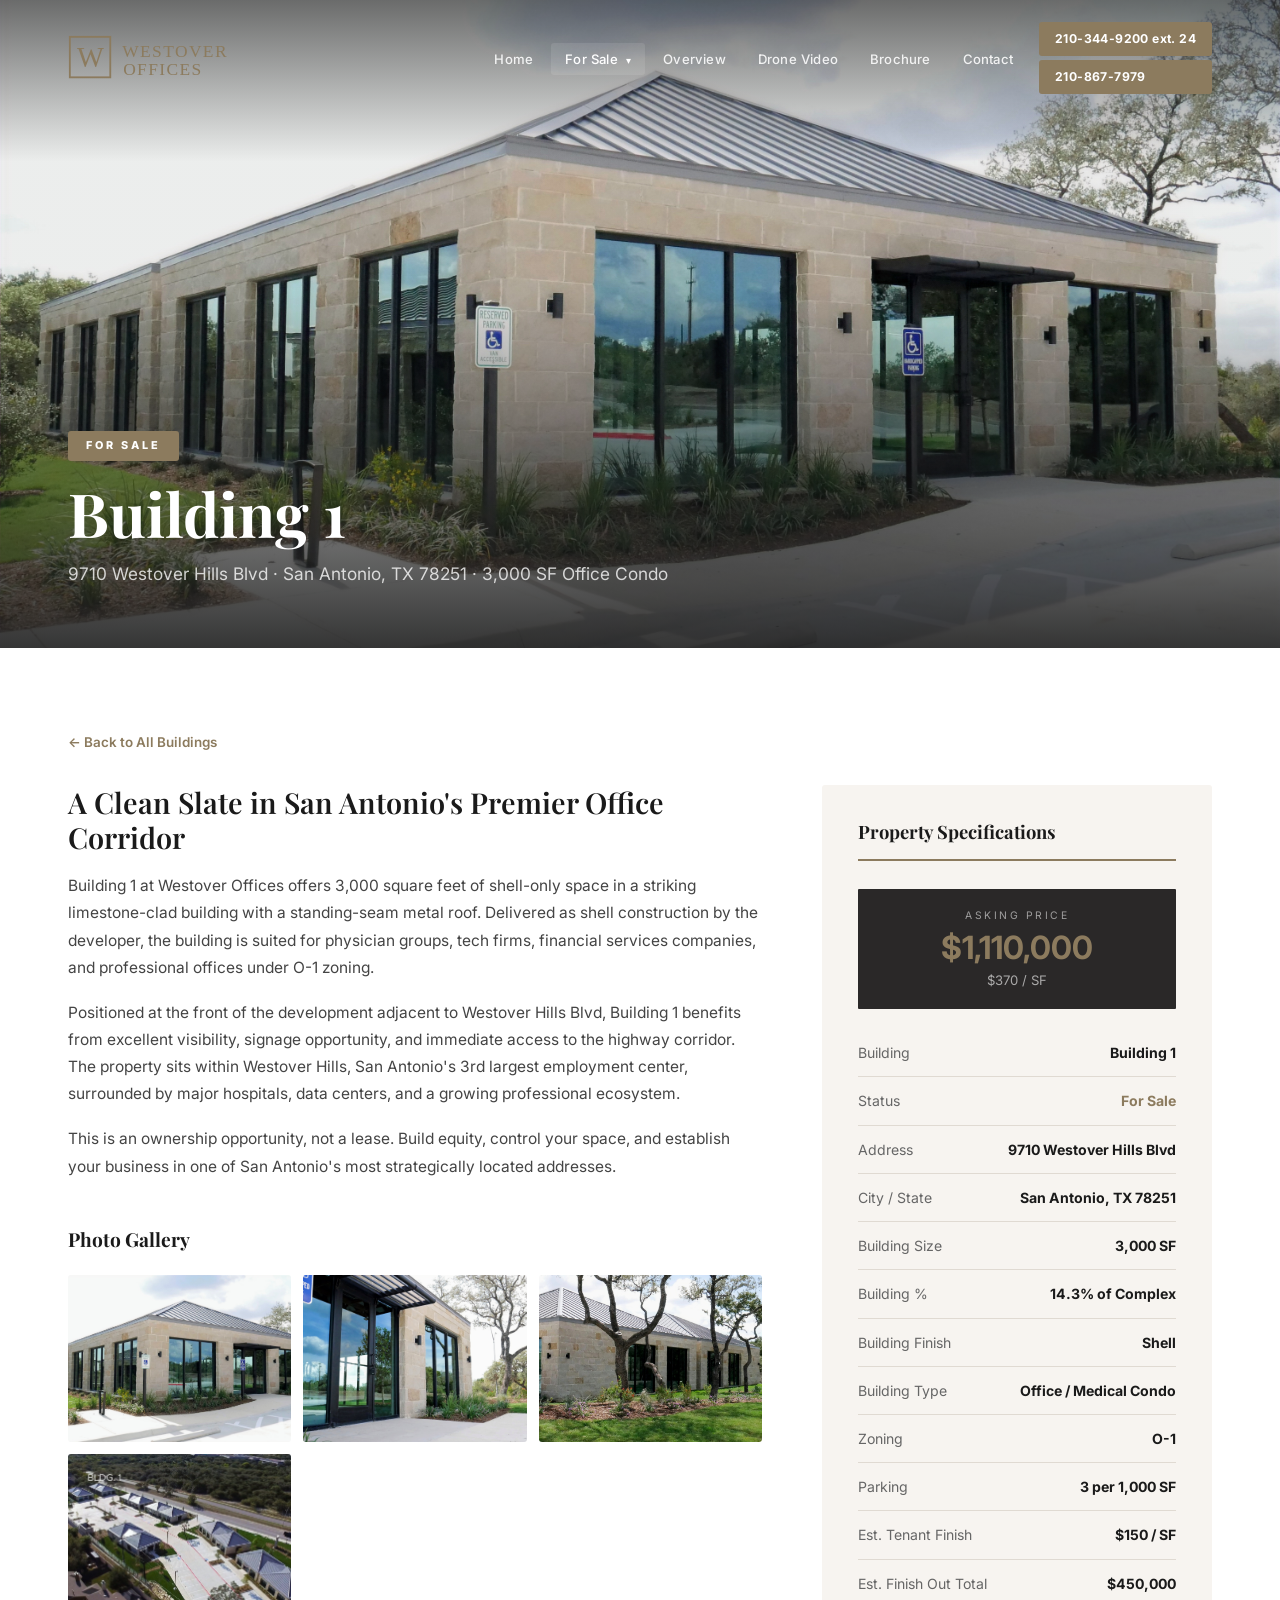
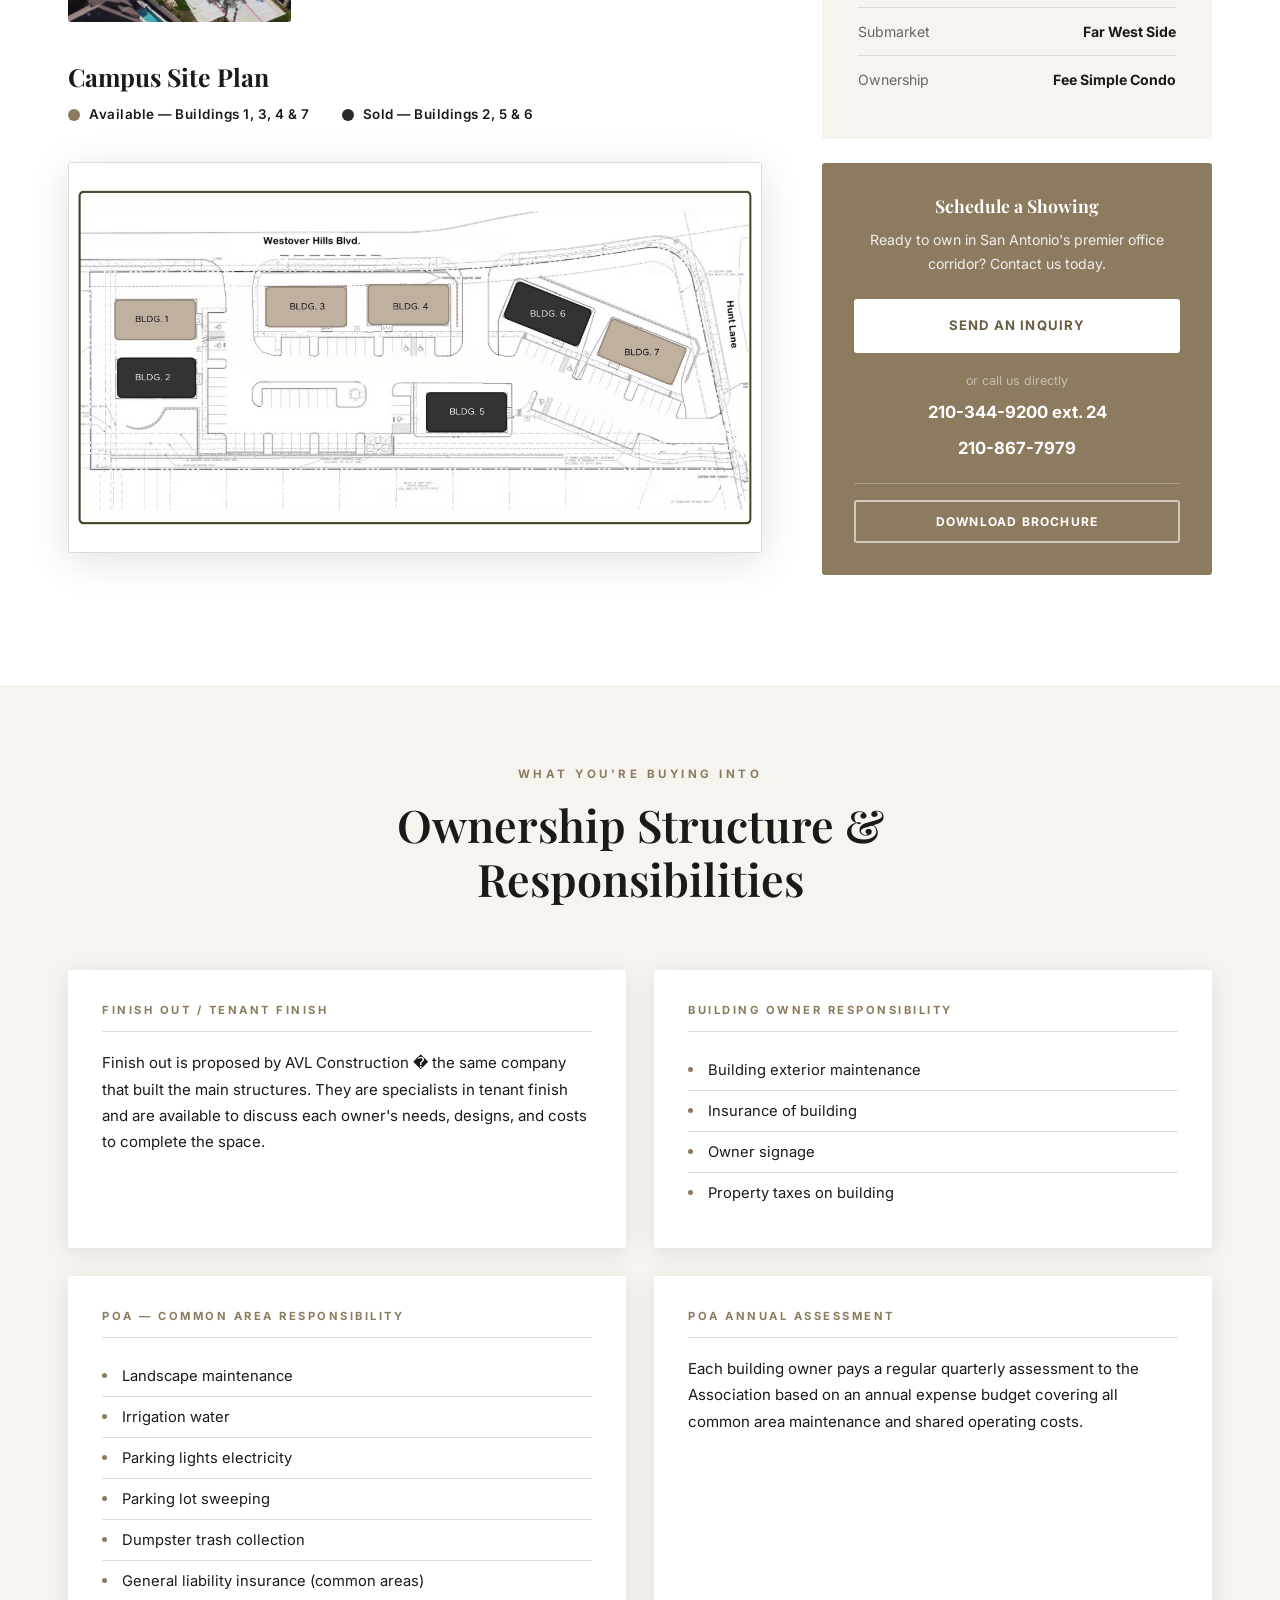
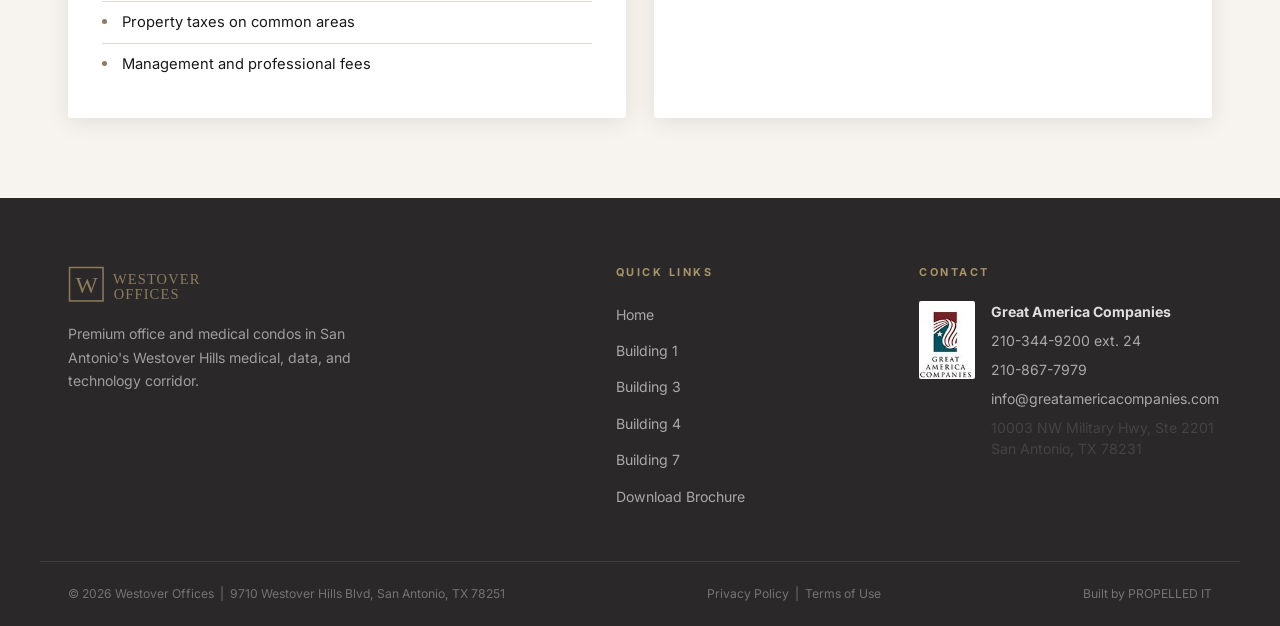
==== commit 7cb6b812: "Footer: shorten copyright to fit on one line on mobile Co-Authored-By: Claude Sonnet 4.6 <noreply@an" ====
--- a/building-1.html
+++ b/building-1.html
@@ -1,4 +1,4 @@
-﻿<!DOCTYPE html>
+<!DOCTYPE html>
 <html lang="en">
 <head>
   <meta charset="UTF-8">
@@ -128,7 +128,7 @@
               </div>
               <div class="gal-img">
                 <img src="Westover Offices Website Assets/Building Site Image/Building images/BLDG. 1/BLDG 1.jpg"
-                     alt="Building 1 aerial view — campus context" loading="lazy">
+                     alt="Building 1 aerial view � campus context" loading="lazy">
               </div>
             </div>
           </div>
@@ -141,7 +141,7 @@
             </div>
             <div class="site-plan-img-wrap">
               <img src="Westover Offices Website Assets/Building Site Image/Building images/BLDG. 1/Site Plan Image.jpg"
-                   alt="Westover Offices campus site plan — available buildings in gold, sold in dark"
+                   alt="Westover Offices campus site plan � available buildings in gold, sold in dark"
                    loading="lazy">
             </div>
           </div>
@@ -192,7 +192,7 @@
     </div>
   </section>
 
-  <!-- ══ OWNERSHIP DETAILS ══ -->
+  <!-- -- OWNERSHIP DETAILS -- -->
   <section class="ownership-section" aria-label="Ownership details">
     <div class="container">
       <div class="section-header">
@@ -202,7 +202,7 @@
       <div class="ownership-grid">
         <div class="own-card">
           <h3>Finish Out / Tenant Finish</h3>
-          <p>Finish out is proposed by AVL Construction — the same company that built the main structures. They are specialists in tenant finish and are available to discuss each owner's needs, designs, and costs to complete the space.</p>
+          <p>Finish out is proposed by AVL Construction � the same company that built the main structures. They are specialists in tenant finish and are available to discuss each owner's needs, designs, and costs to complete the space.</p>
         </div>
         <div class="own-card">
           <h3>Building Owner Responsibility</h3>
--- a/css/styles.css
+++ b/css/styles.css
@@ -1118,6 +1118,123 @@
   letter-spacing: 0.5px;
 }
 
+/* ── MOBILE IMPROVEMENTS ── */
+@media (max-width: 768px) {
+  /* Hero — aerial fallback always visible, deep cinematic overlay */
+  .hero {
+    height: 100dvh;
+    min-height: 600px;
+    background: url('../Westover Offices Website Assets/Website Images/Westover Aerial.jpg') center/cover no-repeat;
+  }
+  .hero-overlay {
+    background:
+      radial-gradient(ellipse at 50% 60%, transparent 25%, rgba(0,0,0,0.42) 100%),
+      linear-gradient(180deg,
+        rgba(0,0,0,0.62) 0%,
+        rgba(0,0,0,0.18) 28%,
+        rgba(0,0,0,0.18) 58%,
+        rgba(0,0,0,0.80) 100%
+      );
+  }
+  .hero-content { padding: 0 24px; }
+  .hero-address { font-size: 0.64rem; letter-spacing: 3px; margin-bottom: 18px; }
+  .hero h1 { margin-bottom: 16px; }
+  .hero-sub { font-size: 0.94rem; margin-bottom: 32px; }
+  .hero-actions { flex-direction: column; align-items: center; gap: 12px; }
+  .hero-actions .btn { width: 100%; max-width: 320px; }
+  .hero-scroll { display: none; }
+
+  /* Navbar — always show gradient so logo/hamburger readable */
+  .navbar:not(.scrolled) {
+    background: linear-gradient(to bottom, rgba(0,0,0,0.65) 0%, transparent 100%);
+    padding: 16px 0;
+  }
+  .navbar.scrolled { padding: 10px 0; }
+  .nav-logo img { height: 38px; }
+  .nav-toggle {
+    padding: 10px 8px;
+  }
+  .nav-toggle span { width: 26px; height: 2.5px; gap: 6px; }
+
+  /* Stats bar — horizontal scroll strip on mobile */
+  .stats-bar {
+    padding: 0;
+    overflow: hidden;
+    position: relative;
+  }
+  .stats-bar::after {
+    content: '';
+    position: absolute;
+    right: 0;
+    top: 0;
+    bottom: 0;
+    width: 64px;
+    background: linear-gradient(to right, transparent, var(--charcoal));
+    pointer-events: none;
+    z-index: 2;
+  }
+  .stats-grid {
+    display: flex;
+    overflow-x: auto;
+    scrollbar-width: none;
+    -ms-overflow-style: none;
+    gap: 0;
+    grid-template-columns: unset;
+    padding: 0;
+  }
+  .stats-grid::-webkit-scrollbar { display: none; }
+  .stat {
+    flex: 0 0 auto;
+    min-width: 44vw;
+    padding: 28px 20px;
+    border-right: none;
+    border-bottom: none;
+  }
+  .stat:last-child { border-right: none; }
+  .stat-num { font-size: 1.75rem; }
+  .stat-lbl { font-size: 0.64rem; letter-spacing: 1.5px; }
+
+  /* Section spacing */
+  .overview, .video-section { padding: 72px 0; }
+  .buildings { padding: 72px 0; }
+  .location { padding: 72px 0; }
+  .contact { padding: 72px 0; }
+  .ownership-section { padding: 60px 0; }
+
+  /* Overview image shorter on mobile */
+  .overview-img-wrap { aspect-ratio: 16/9; }
+
+  /* Location cards */
+  .loc-card { padding: 28px 22px; }
+
+  /* Building cards */
+  .bldg-info { padding: 20px; }
+  .bldg-info h3 { font-size: 1.1rem; }
+
+  /* Building detail hero */
+  .bldg-hero { height: 52vh; min-height: 340px; }
+
+  /* Site plan */
+  .site-plan-img-wrap { margin-top: 24px; }
+
+  /* Contact */
+  .contact-form-box { padding: 28px 22px; }
+
+  /* Brochure CTA */
+  .brochure-cta { padding: 52px 0; }
+  .brochure-inner h2 { font-size: 1.6rem; }
+
+  /* Footer */
+  .footer { padding: 52px 0 0; }
+  .footer-grid { gap: 32px; }
+}
+
+/* Disable sticky hover on touch devices */
+@media (hover: none) and (max-width: 768px) {
+  .nav-link:hover { background: none; color: rgba(255,255,255,0.88); }
+  .dropdown a:hover { background: none; color: rgba(255,255,255,0.6); padding-left: 16px; }
+}
+
 /* ── SCROLL ANIMATIONS ── */
 .fade-up {
   opacity: 0;
@@ -1139,44 +1256,138 @@
 }
 
 @media (max-width: 768px) {
+  /* Mobile nav backdrop */
+  .nav-backdrop {
+    position: fixed;
+    inset: 0;
+    background: rgba(0,0,0,0.55);
+    z-index: 999;
+    opacity: 0;
+    visibility: hidden;
+    transition: opacity 0.32s ease, visibility 0.32s ease;
+    backdrop-filter: blur(2px);
+    -webkit-backdrop-filter: blur(2px);
+  }
+  .nav-backdrop.open { opacity: 1; visibility: visible; }
+
   /* Mobile nav */
   .nav-menu {
     position: fixed;
     inset: 0 0 0 auto;
-    width: min(290px, 80vw);
+    width: min(300px, 82vw);
     height: 100vh;
-    background: var(--charcoal);
+    height: 100dvh;
+    background: #1A1818;
     flex-direction: column;
     align-items: flex-start;
-    padding: 88px 24px 40px;
+    padding: 0 0 40px;
     transform: translateX(100%);
-    transition: transform 0.32s ease;
-    gap: 2px;
+    transition: transform 0.32s cubic-bezier(0.4,0,0.2,1);
+    gap: 0;
     overflow-y: auto;
-    box-shadow: -4px 0 30px rgba(0,0,0,0.3);
-  }
+    box-shadow: -12px 0 60px rgba(0,0,0,0.55);
+    border-left: 1px solid rgba(255,255,255,0.05);
+    z-index: 1000;
+  }
+  .nav-menu::before {
+    content: '';
+    display: block;
+    position: sticky;
+    top: 0;
+    width: 100%;
+    height: 3px;
+    background: linear-gradient(90deg, var(--gold), var(--gold-light));
+    flex-shrink: 0;
+    z-index: 1;
+  }
+  .nav-menu > li:first-child { margin-top: 80px; }
   .nav-menu.open { transform: translateX(0); }
   .nav-toggle { display: flex; }
-  .nav-link { width: 100%; padding: 13px 16px; font-size: 0.9rem; }
+  .nav-menu { -webkit-tap-highlight-color: transparent; align-items: stretch; }
+
+  /* Each top-level menu item gets the divider */
+  .nav-menu > li {
+    width: 100%;
+    border-bottom: 1px solid rgba(255,255,255,0.1);
+  }
+  .nav-menu > li.nav-phone-group { border-bottom: none; }
+
+  .nav-link {
+    display: block;
+    width: 100%;
+    padding: 20px 22px;
+    font-size: 1.05rem;
+    border-radius: 0;
+    border-bottom: none;
+    letter-spacing: 0.3px;
+    touch-action: manipulation;
+    -webkit-tap-highlight-color: transparent;
+  }
+  .nav-link:active { background: rgba(140,123,94,0.18); color: var(--gold-light); }
+  .nav-link.active { color: var(--gold-light); }
+
+  /* Dropdown — indented under For Sale */
   .dropdown {
     position: static;
     opacity: 1;
     visibility: visible;
     transform: none;
-    background: rgba(255,255,255,0.05);
-    padding: 4px 0 4px 16px;
-    margin-top: 4px;
+    background: transparent;
+    padding: 0 0 12px 0;
+    margin: 0 0 0 22px;
     box-shadow: none;
     border-top: none;
-  }
-  .nav-phone { margin-left: 0; width: 100%; text-align: center; }
+    border-left: 2px solid rgba(140,123,94,0.4);
+    border-radius: 0;
+    min-width: unset;
+  }
+  .dropdown li { border-bottom: none; }
+  .dropdown a {
+    display: block;
+    padding: 14px 18px;
+    font-size: 0.92rem;
+    color: rgba(255,255,255,0.62);
+    touch-action: manipulation;
+    -webkit-tap-highlight-color: transparent;
+  }
+  .dropdown a:active { color: var(--gold-light); background: rgba(140,123,94,0.12); }
+  .nav-phone-group {
+    width: 100%;
+    box-sizing: border-box;
+    padding: 20px 22px 0;
+    margin-top: 16px;
+    border-top: 1px solid rgba(255,255,255,0.1);
+    flex-direction: column;
+    align-items: center;
+    gap: 8px;
+  }
+  .nav-phone {
+    margin-left: 0;
+    width: 80%;
+    box-sizing: border-box;
+    text-align: center;
+    padding: 11px 12px;
+    font-size: 0.84rem;
+    letter-spacing: 0;
+    white-space: normal;
+    line-height: 1.4;
+  }
+  .nav-phone:last-child {
+    background: transparent;
+    border: 1px solid rgba(140,123,94,0.45);
+    color: var(--gold-light);
+  }
+  .nav-phone:last-child:hover { background: rgba(140,123,94,0.12); }
+
+  /* Prevent any horizontal overflow in the sidebar */
+  .nav-menu { overflow-x: hidden; }
 
   .overview-grid { grid-template-columns: 1fr; gap: 44px; }
   .loc-grid { grid-template-columns: 1fr; }
   .bldg-grid { grid-template-columns: 1fr 1fr; }
   .sold-grid { grid-template-columns: repeat(3, 1fr); }
   .stats-grid { grid-template-columns: repeat(2, 1fr); }
-  .stats-grid .stat { border-right: 1px solid rgba(255,255,255,0.1); border-bottom: 1px solid rgba(255,255,255,0.07); }
+  .stats-grid .stat { border-right: none; border-bottom: none; }
   .stats-grid .stat:nth-child(2n) { border-right: none; }
   .contact-grid { grid-template-columns: 1fr; gap: 44px; }
   .brochure-inner { flex-direction: column; text-align: center; }
